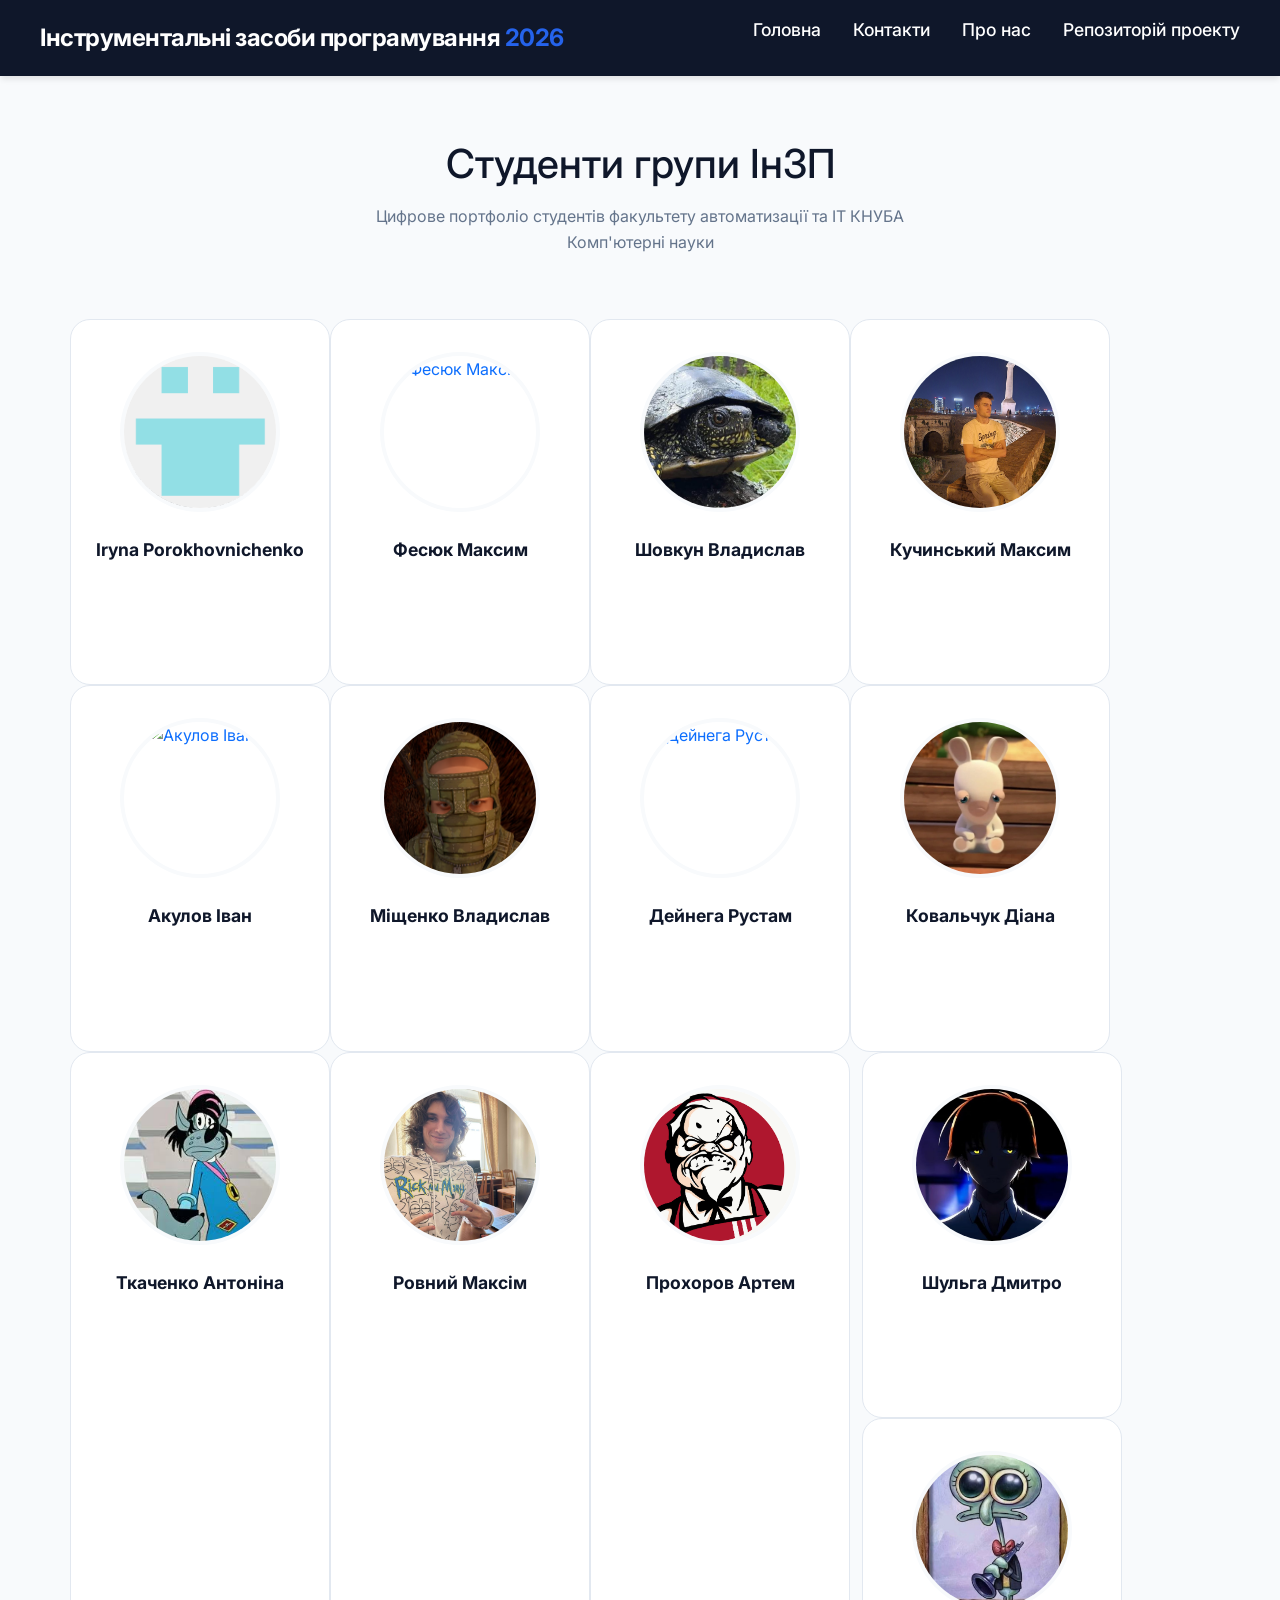
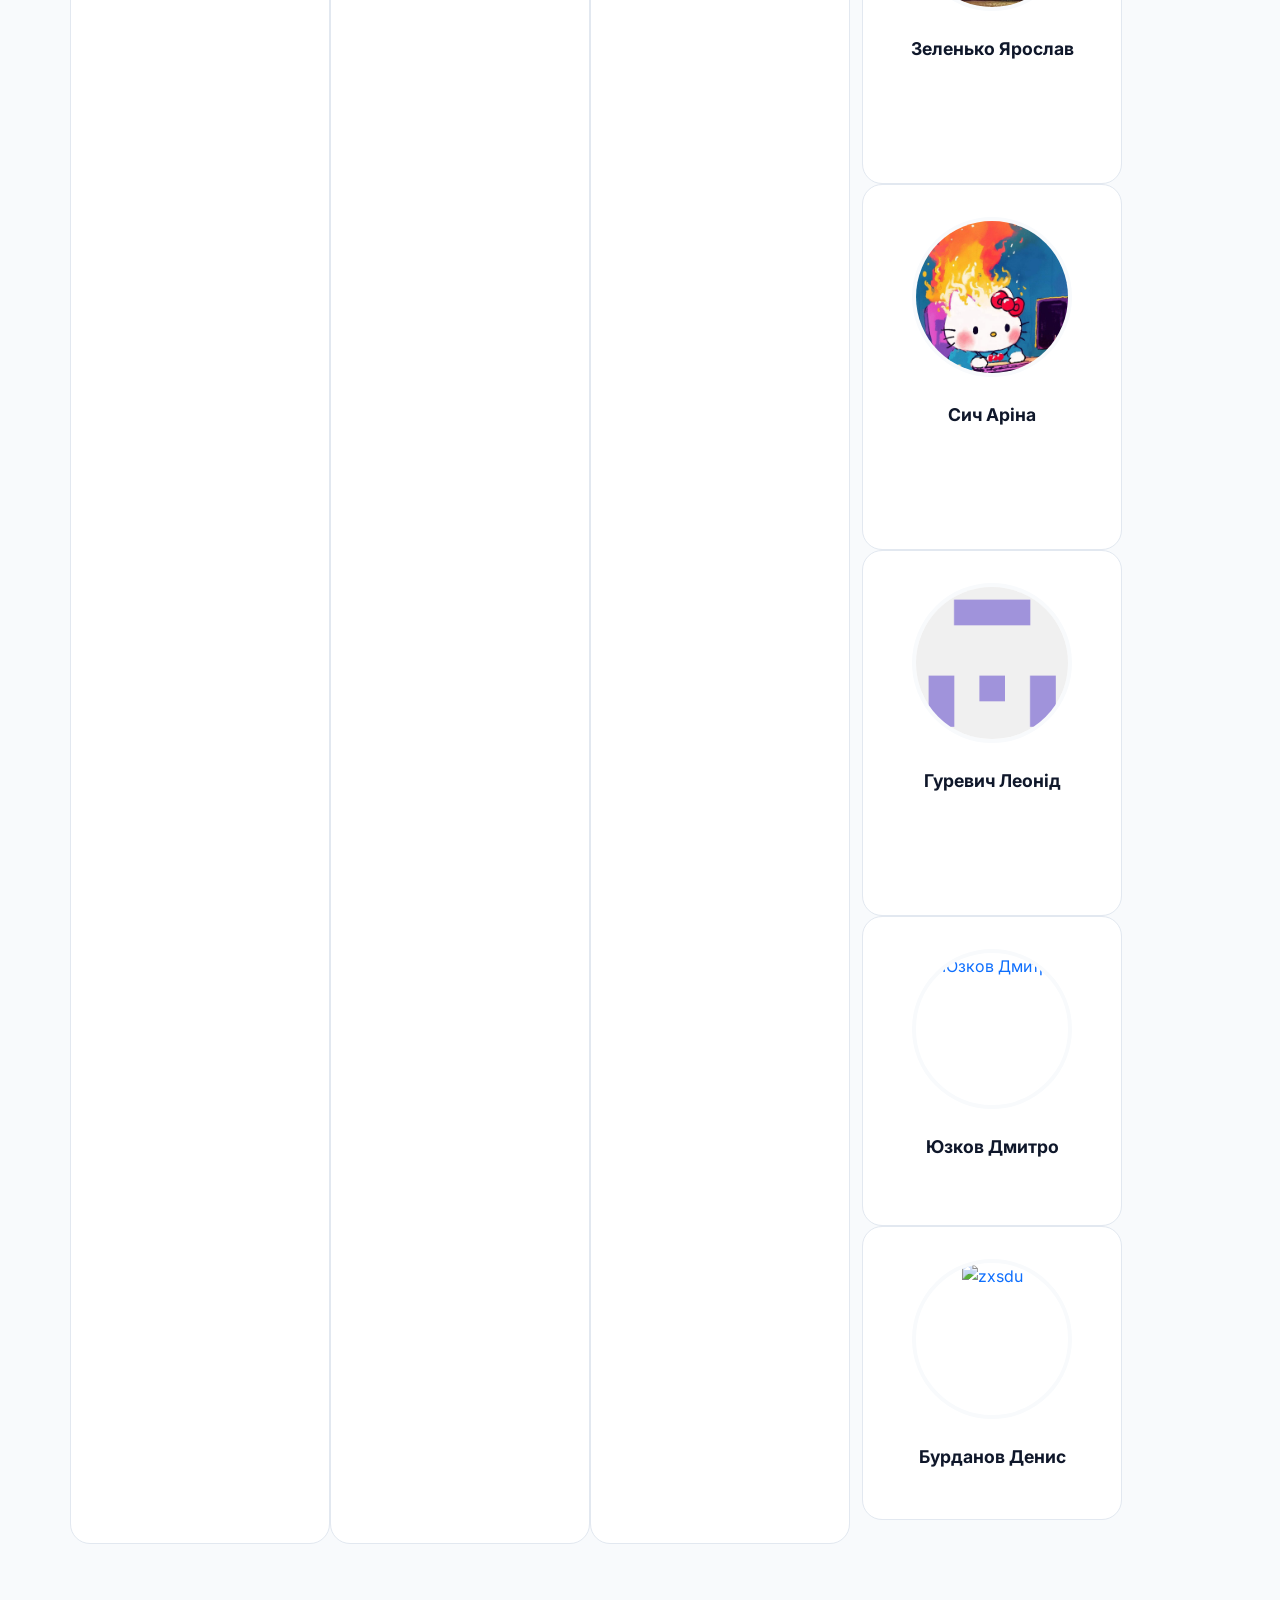
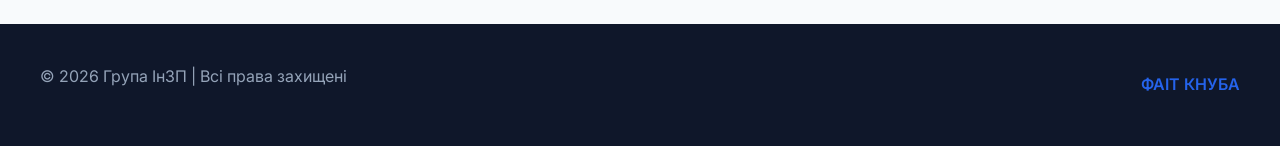
==== index.html @ d1f0b0eb "Merge branch 'main' into feature/instr-4-hurevych" ====
<!DOCTYPE html>
<html lang="uk">
<head><link href="https://cdn.jsdelivr.net/npm/bootstrap@5.3.0/dist/css/bootstrap.min.css" rel="stylesheet">
    <meta charset="UTF-8">
    <meta name="viewport" content="width=device-width, initial-scale=1.0">
    <title>Портфоліо 2026 ІнЗП</title>
    <!-- Підключення CSS стилів -->
    <link rel="stylesheet" href="css/styles.css">
    <!-- Підключення шрифту Google Fonts -->
    <link href="https://fonts.googleapis.com/css2?family=Inter:wght@400;600;700&display=swap" rel="stylesheet">
        <script>
        async function loadGitHubInfo(username) {
            const response = await fetch(`https://api.github.com/users/${username}`);
            const data = await response.json();

            document.getElementById(`${username}-bio`).innerText = data.bio || 'Не додана біографія';
            document.getElementById(`${username}-repos`).innerText = data.public_repos === 1 ? '1 репозиторій' : data.public_repos + ' репозиторіїв';
            document.getElementById(`${username}-followers`).innerText = data.followers + ' підписників';
        } 

        loadGitHubInfo('PorokhovnichenkoIryna');
        loadGitHubInfo('rovnyjmaks-prog');
        loadGitHubInfo('dez1533');
        loadGitHubInfo('Rorty291');
        loadGitHubInfo('Sudar-Vlad');
        loadGitHubInfo('MaksymKuczynski');
        loadGitHubInfo('van6677');
        loadGitHubInfo('Leewavee');
		loadGithubInfo('yarikk');
        loadGitHubInfo('Bulbazavrb');
        loadGitHubInfo('Leonid-Hurevych');
		    loadGitHubInfo('Arteti1');
		    loadGitHubInfo('kovalchuk-d');
      	loadGitHubInfo('DimaUzik');
			  loadGitHubInfo('ArinaSych');

        </script>
</head>
<body>

     <!-- Верхня навігаційна панель -->
    <nav class="topbar">
        <div class="nav-content">
              <!-- Логотип / назва -->
            <div class="logo">Інструментальні засоби програмування <span>2026</span></div>
            <!-- Меню навігації -->
            <ul>
                <li><a href="index.html">Головна</a></li>
                <li><a href="contacts.html">Контакти</a></li>
                <li><a href="aboutus.html">Про нас</a></li>
                <li><a href="https://github.com/PorokhovnichenkoIryna/kn-2026">Репозиторій проекту</a></li>
            </ul>
        </div>
    </nav>

    <!-- Основний контент -->
    <main class="portfolio-container">
         <!-- Заголовок сторінки -->
        <section class="hero">
            <h1>Студенти групи ІнЗП</h1>
            <p>Цифрове портфоліо студентів факультету автоматизації та ІТ КНУБА
Комп'ютерні науки</p>
        </section>
        
        <!-- Сітка студентів -->
        <div class="container">
    <div class="row">
            <div class="student">
                <a href="https://github.com/PorokhovnichenkoIryna">
                   <div class="img-container">
                      <img src="avatars/photo5.png" alt="Ірина Пороховніченко">
                   </div>
                    <p>Iryna Porokhovnichenko</p>
                </a>
                <p id="PorokhovnichenkoIryna-bio"></p>
                <p id="PorokhovnichenkoIryna-repos"></p>
                <p id="PorokhovnichenkoIryna-followers"></p>
            </div>

            <div class="student">
                <a href="https://arteti1.github.io/my-portfolio/">
                    <div class="img-container">
                        <img src="avatars/ava.jpg" alt="Фесюк Максим">
                    </div>
                    <p>Фесюк Максим</p>
                </a>
				<p id="Arteti1-bio"></p>
   				<p id="Arteti1-repos"></p>
    			<p id="Arteti1-followers"></p>
            </div>

            <div class="student">
                <a href="https://rorty291.github.io/Portfolio/">
                    <div class="img-container">
                        <img src="avatars/rirty.jpeg" alt="Шовкун Владислав">
                    </div>
                    <p>Шовкун Владислав</p>
                </a>
                <p id="Rorty291-bio"></p>
                <p id="Rorty291-repos"></p>
                <p id="Rorty291-followers"></p>
            </div>

            <div class="student">
                <a href="https://github.com/MaksymKuczynski">
                    <div class="img-container">
                        <img src="avatars/avatar1.jpg" alt="Кучинський Максим">
                    </div>
                    <p>Кучинський Максим</p>
                </a>
                <p id="MaksymKuczynski-bio"></p>
                <p id="MaksymKuczynski-repos"></p>
                <p id="MaksymKuczynski-followers"></p>
            </div>

            <div class="student">
                <a href="https://van6677.github.io/portfolio/">
                    <div class="img-container">
                        <img src="photo/megafoto.jfif" alt="Акулов Іван">
                    </div>
                    <p>Акулов Іван</p>
                </a>
                <p id="van6677-bio"></p>
                <p id="van6677-repos"></p>
                <p id="van6677-followers"></p>
            </div>

            <div class="student">
                <a href="https://sudar-vlad.github.io/portfolio/">
                    <div class="img-container">
                        <img src="avatars/avatar3.png" alt="Міщенко Владислав">
                    </div>
                    <p>Міщенко Владислав</p>
                </a>
                <p id="Sudar-Vlad-bio"></p>
                <p id="Sudar-Vlad-repos"></p>
                <p id="Sudar-Vlad-followers"></p>
            </div>

            <div class="student">
                <a href="https://leewavee.github.io/portfolio/">
                    <div class="img-container">
                        <img src="avatars/Leewavee.jng.jpg" alt="Дейнега Рустам">
                    </div>
                    <p>Дейнега Рустам</p>
                </a>
                <p id="Leewavee-bio"></p>
                <p id="Leewavee-repos"></p>
                <p id="Leewavee-followers"></p>
            </div>

            <div class="student">
                <a href="https://kovalchuk-d.github.io/portfolio/">
                    <div class="img-container">
                        <img src="avatars/avat.jpg" alt="Ковальчук Діана">
                    </div>
                    <p>Ковальчук Діана</p>
                </a>
	        <div class="github-stats">
       		 	<p id="kovalchuk-d-bio"></p>
       			<p id="kovalchuk-d-repos"></p>
       		 	<p id="kovalchuk-d-followers"></p>
   		</div>
	    </div>

            <div class="student">
                <a href="https://qwkkt.github.io/portfolio/">
                    <div class="img-container">
                        <img src="avatars/avata.jfif" alt="Ткаченко Антоніна">
                    </div>
                    <p>Ткаченко Антоніна</p>
                </a>
            </div>

            <div class="student">
                <a href="https://rovnyjmaks-prog.github.io/portfolio/">
                    <div class="img-container">
                        <img src="avatars/dimon.jpg" alt="Ровний Максим">
                    </div>
                    <p>Ровний Максім</p>
                </a>
                <p id="rovnyjmaks-prog-bio"></p>
                <p id="rovnyjmaks-prog-repos"></p>
                <p id="rovnyjmaks-prog-followers"></p>
            </div>

            <div class="student">
                <a href="https://dez1533.github.io/portfolio/">
                    <div class="img-container">
                        <img src="avatars/ava1.png" alt="Прохоров Артем">
                    </div>
                    <p>Прохоров Артем</p>
                </a> 
                <p id="dez1533-bio"></p>
                <p id="dez1533-repos"></p>
                <p id="dez1533-followers"></p>
            </div>
            <div class="col-12 col-12-sm-6 col-md4 col-lg-3 student-flex">
			<div class="student">
                <a href="https://bulbazavrb.github.io/portfolio/">
                    <div class="img-container">
                        <img src="avatars/shulga.jpg" alt="Шульга Дмитро">
                    </div>
                    <p>Шульга Дмитро</p>
                </a>            
                <p id="Bulbazavrb-bio"></p>
                <p id="Bulbazavrb-repos"></p>
                <p id="Bulbazavrb-followers"></p>
        </div> 
			 <div class="student">
                <a href="https://yarikk.github.io/portfolio/">
                    <div class="img-container">
                        <img src="avatars/avatar4.png" alt="Зеленько Ярослав">
                    </div>
                    <p>Зеленько Ярослав</p>
                </a>
                <p id="yarikk-bio"></p>
                <p id="yarikk-repos"></p>
                <p id="yarikk-followers"></p>
        </div>
        <div class="student">
                <a href="https://arinasych.github.io/portfolio/">
                    <div class="img-container">
                        <img src="avatars/avatar6.jpg" alt="Сич Аріна">
                    </div>
                    <p>Сич Аріна</p>
                </a> 
                <p id="ArinaSych-bio"></p>
                <p id="ArinaSych-repos"></p>
                <p id="ArinaSych-followers"></p>
        </div>
        <div class="student">
                <a href="https://leonid-hurevych.github.io/portfolio/">
                    <div class="img-container">
                        <img src="avatars/280932593.png" alt="Гуревич Леонід">
                    </div>
                    <p>Гуревич Леонід</p>
                </a> 
                <p id="Leonid-Hurevych-bio"></p>
                <p id="Leonid-Hurevych-repos"></p>
                <p id="Leonid-Hurevych-followers"></p>
		</div>
		<div class="student">
                <a href="https://dimauzik.github.io/portfolio/">
                    <div class="img-container">
                        <img src="avatars/photo_2026-02-13_01-12-58.png" alt="Юзков Дмитро">
                    </div>
                    <p>Юзков Дмитро</p>
  		<a>
                <p id="DimaUzik-bio"></p>
                <p id="DimaUzik-repos"></p>
                <p id="DimaUzik-followers"></p>
        </div>
	    <div class="student">
    		<a href="https://zxsdu.github.io/my-portfolio/">
		        <div class="img-container">
		            <img src="https://github.com/zxsdu.png" alt="zxsdu">
		        </div>
       			 <p>Бурданов Денис</p>
    		</a>
		</div>		
    <div class="col-md-3 col-sm-6 mb-4">
    </div>
		
</div>
    </main>

    <!-- Нижній колонтитул -->
    <footer>
        <div class="footer-content">
            <p>© 2026 Група ІнЗП | Всі права захищені</p>
            <a href="https://fait.knuba.edu.ua" target="_blank">ФАІТ КНУБА</a>
        </div>
    </footer>

</body>
</html>
---- css/styles.css ----
:root {
    --primary: #2563eb;
    --primary-hover: #1d4ed8;
    --dark: #0f172a;
    --bg-light: #f8fafc;
    --text-main: #1e293b;
    --text-muted: #64748b;
    --white: #ffffff;
}

* {
    box-sizing: border-box;
    margin: 0;
    padding: 0;
}

html, body {
    width: 100%;
    overflow-x: hidden;
}

body {
    min-height: 100vh;
    display: flex;
    flex-direction: column;
    font-family: 'Inter', sans-serif;
    background-color: var(--bg-light);
    color: var(--text-main);
    line-height: 1.6;
}

.topbar {
    background-color: var(--dark);
    color: var(--white);
    padding: 1rem 2rem;
    position: sticky;
    top: 0;
    z-index: 1000;
    box-shadow: 0 4px 6px -1px rgba(0, 0, 0, 0.1);
}

.nav-content {
    max-width: 1200px;
    margin: 0 auto;
    display: flex;
    justify-content: space-between;
    align-items: center;
}

.logo {
    font-size: 1.5rem;
    font-weight: 700;
    letter-spacing: -0.5px;
}

.logo span {
    color: var(--primary);
}

.topbar ul {
    list-style: none;
    display: flex;
    gap: 2rem;
}

.topbar ul li a {
    color: var(--white);
    text-decoration: none;
    font-weight: 500;
    font-size: 1.1rem;
    transition: color 0.3s;
}

.topbar ul li a:hover {
    color: var(--primary);
}

.hero {
    text-align: center;
    padding: 4rem 1rem;
}

.hero h1 {
    font-size: 2.5rem;
    color: var(--dark);
    margin-bottom: 1rem;
}

.hero p {
    color: var(--text-muted);
    max-width: 600px;
    margin: 0 auto;
}

.portfolio-container {
    flex: 1;
    width: 100%;
    max-width: 1200px;
    margin: 0 auto;
    padding-bottom: 5rem;
}

.students-grid {
    display: flex;
    flex-wrap: wrap;
    justify-content: center;
    align-items: stretch;
    gap: 2rem;
    padding: 0 1rem;
}

.student {
    background: var(--white);
    border-radius: 20px;
    padding: 2rem 1.5rem;
    width: 260px;
    text-align: center;
    border: 1px solid #e2e8f0;
    transition: all 0.4s cubic-bezier(0.175, 0.885, 0.32, 1.275);
    display: flex;
    flex-direction: column;
    justify-content: flex-start;
}

.student:hover {
    transform: translateY(-12px);
    box-shadow: 0 20px 25px -5px rgba(0, 0, 0, 0.1);
    border-color: var(--primary);
}

.img-container {
    width: 160px;
    height: 160px;
    margin: 0 auto 1.5rem;
    border-radius: 50%;
    overflow: hidden;
    border: 4px solid var(--bg-light);
    transition: border-color 0.3s;
}

.student:hover .img-container {
    border-color: var(--primary);
}

.student img {
    width: 100% !important;
    height: 100% !important;
    object-fit: cover;
}

.student p {
    font-weight: 700;
    font-size: 1.1rem;
    color: var(--dark);
    margin-top: 0.5rem;
}

.student a {
    text-decoration: none;
}

footer {
    background: var(--dark);
    color: #94a3b8;
    padding: 2.5rem 1rem;
    margin-top: auto;
}

.footer-content {
    max-width: 1200px;
    margin: 0 auto;
    display: flex;
    justify-content: space-between;
    align-items: center;
}

footer a {
    color: var(--primary);
    text-decoration: none;
    font-weight: 600;
}

footer a:hover {
    color: var(--white);
}

@media (max-width: 768px) {
    .nav-content {
        flex-direction: column;
        gap: 1rem;
    }
    .footer-content {
        flex-direction: column;
        gap: 1rem;
        text-align: center;
    }
}
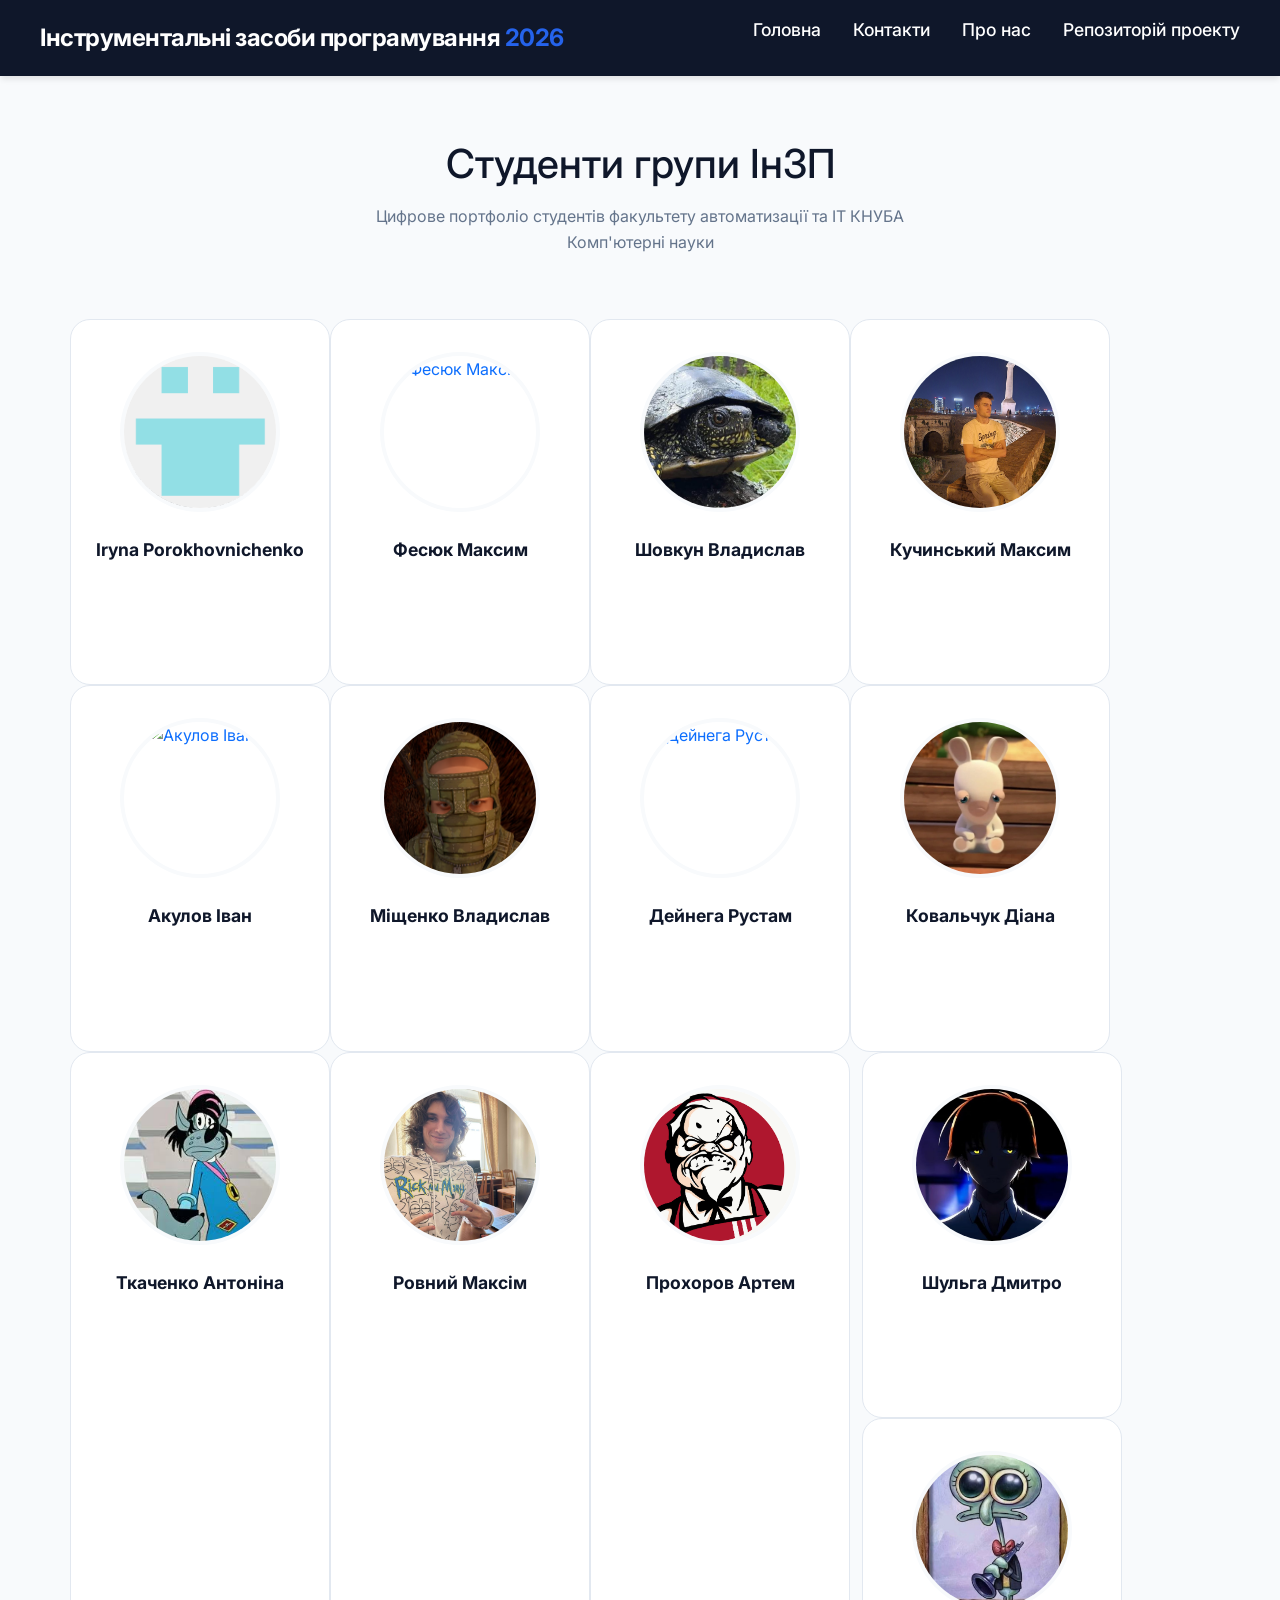
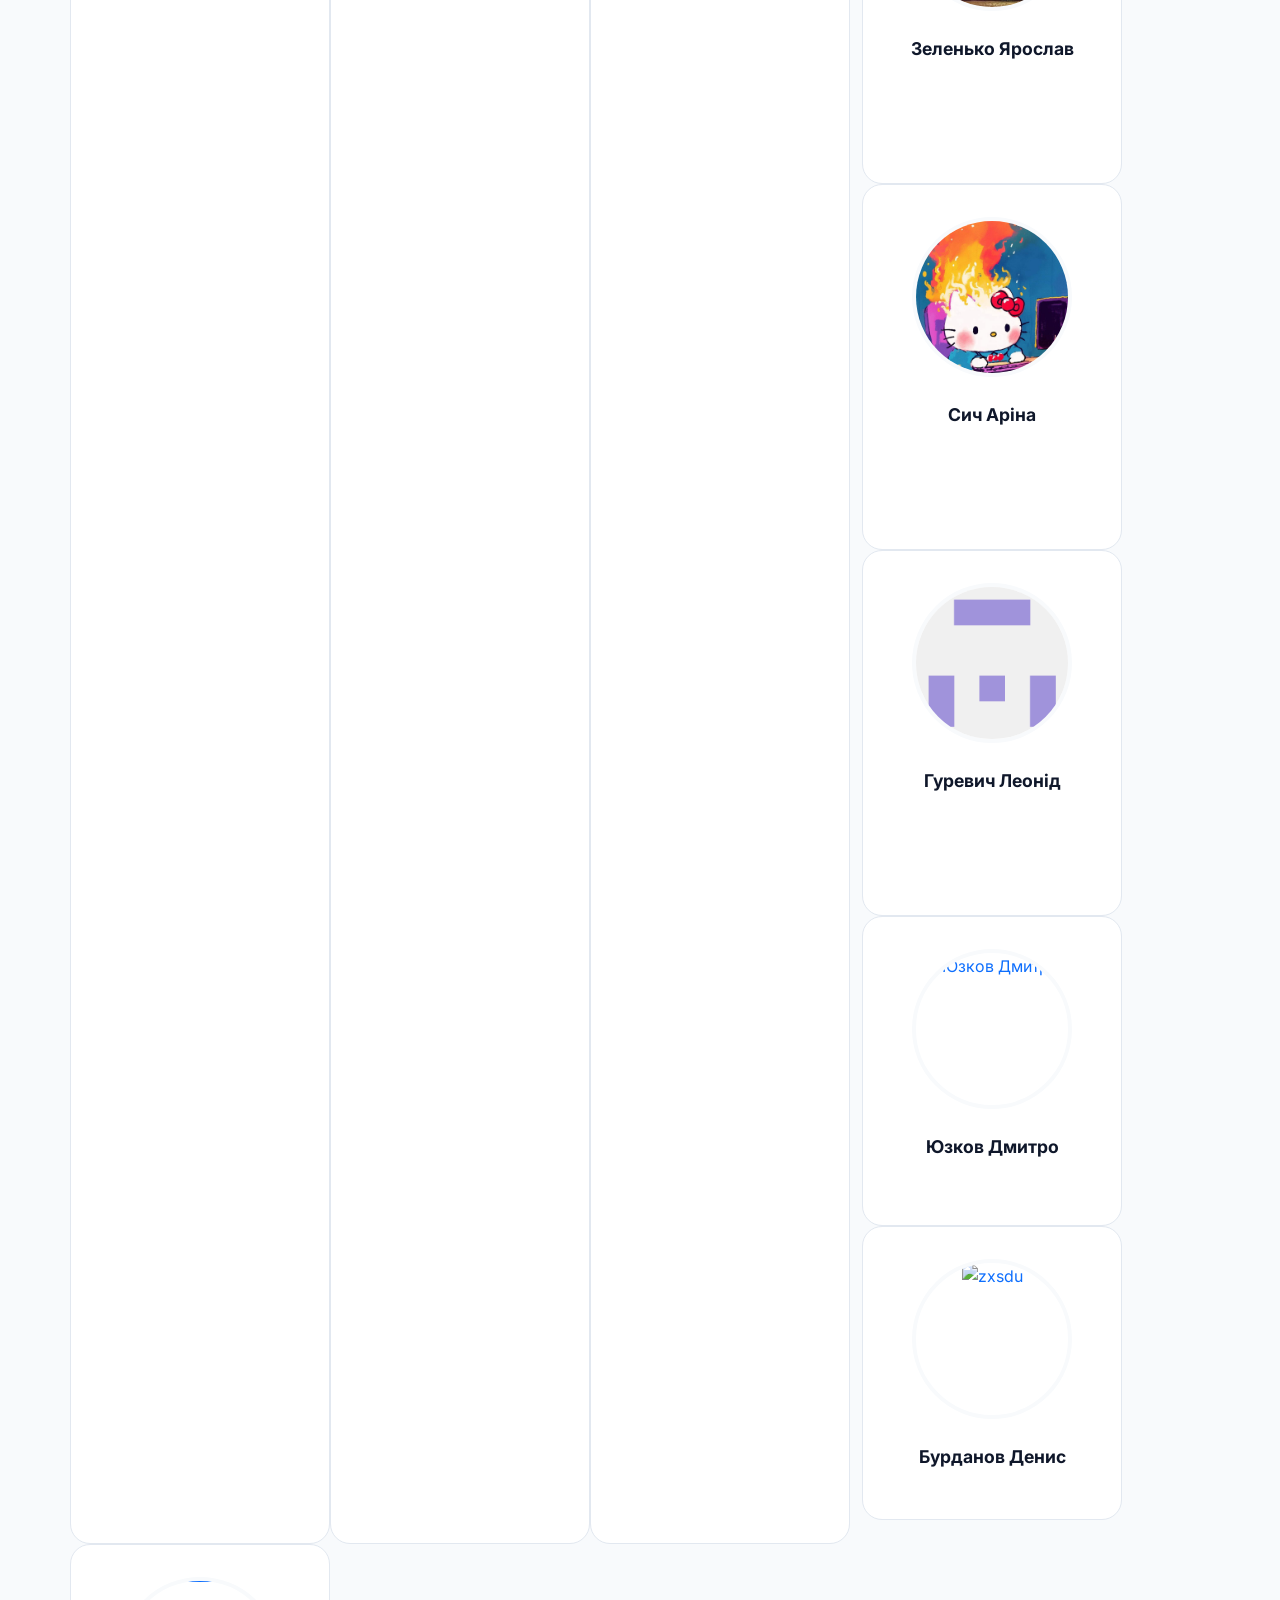
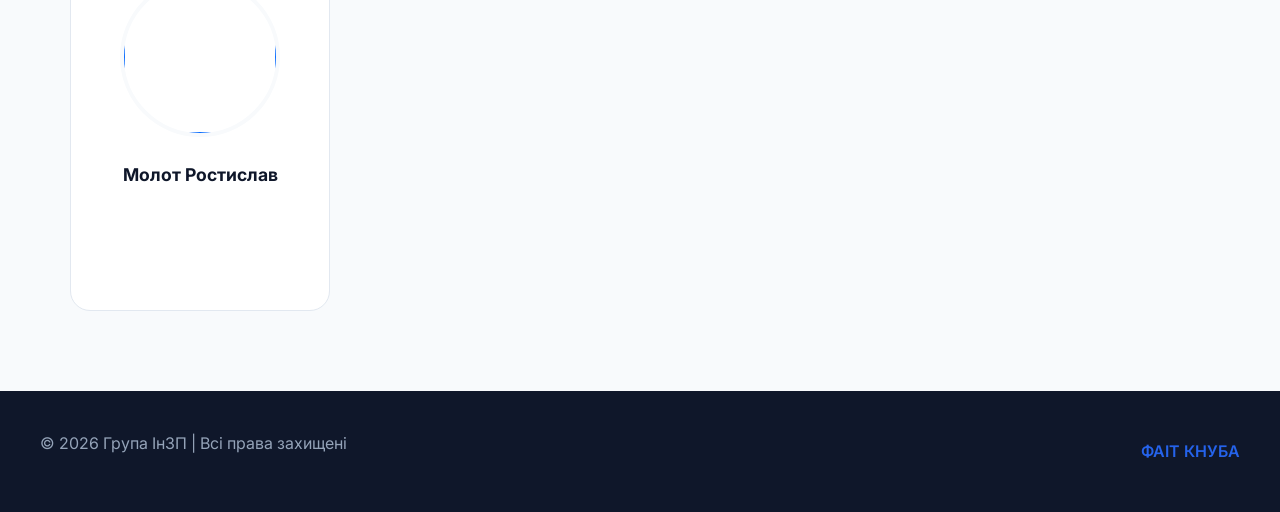
==== commit b9adf472: "Merge 0751b6bbbfc0e6c98cb15171e90c8f18156dc0bb into 4b877f1fb963e2d8796d363ae1bc3f8fa3349923" ====
--- a/index.html
+++ b/index.html
@@ -26,7 +26,7 @@
         loadGitHubInfo('MaksymKuczynski');
         loadGitHubInfo('van6677');
         loadGitHubInfo('Leewavee');
-		loadGithubInfo('yarikk');
+		loadGitHubInfo('yarikk');
         loadGitHubInfo('Bulbazavrb');
         loadGitHubInfo('Leonid-Hurevych');
 		    loadGitHubInfo('Arteti1');
@@ -263,7 +263,20 @@
     </div>
 		
 </div>
-    </main>
+   
+    <div class="student">
+                <a href="">
+                    <div class="img-container">
+                        <img src="" alt="">
+                    </div>
+                    <p>Молот Ростислав</p>
+                </a>
+                <p id="Rostik-bio"></p>
+                <p id="Rostik-repos"></p>
+                <p id="Rostik-followers"></p>
+    </div>
+
+</main>
 
     <!-- Нижній колонтитул -->
     <footer>
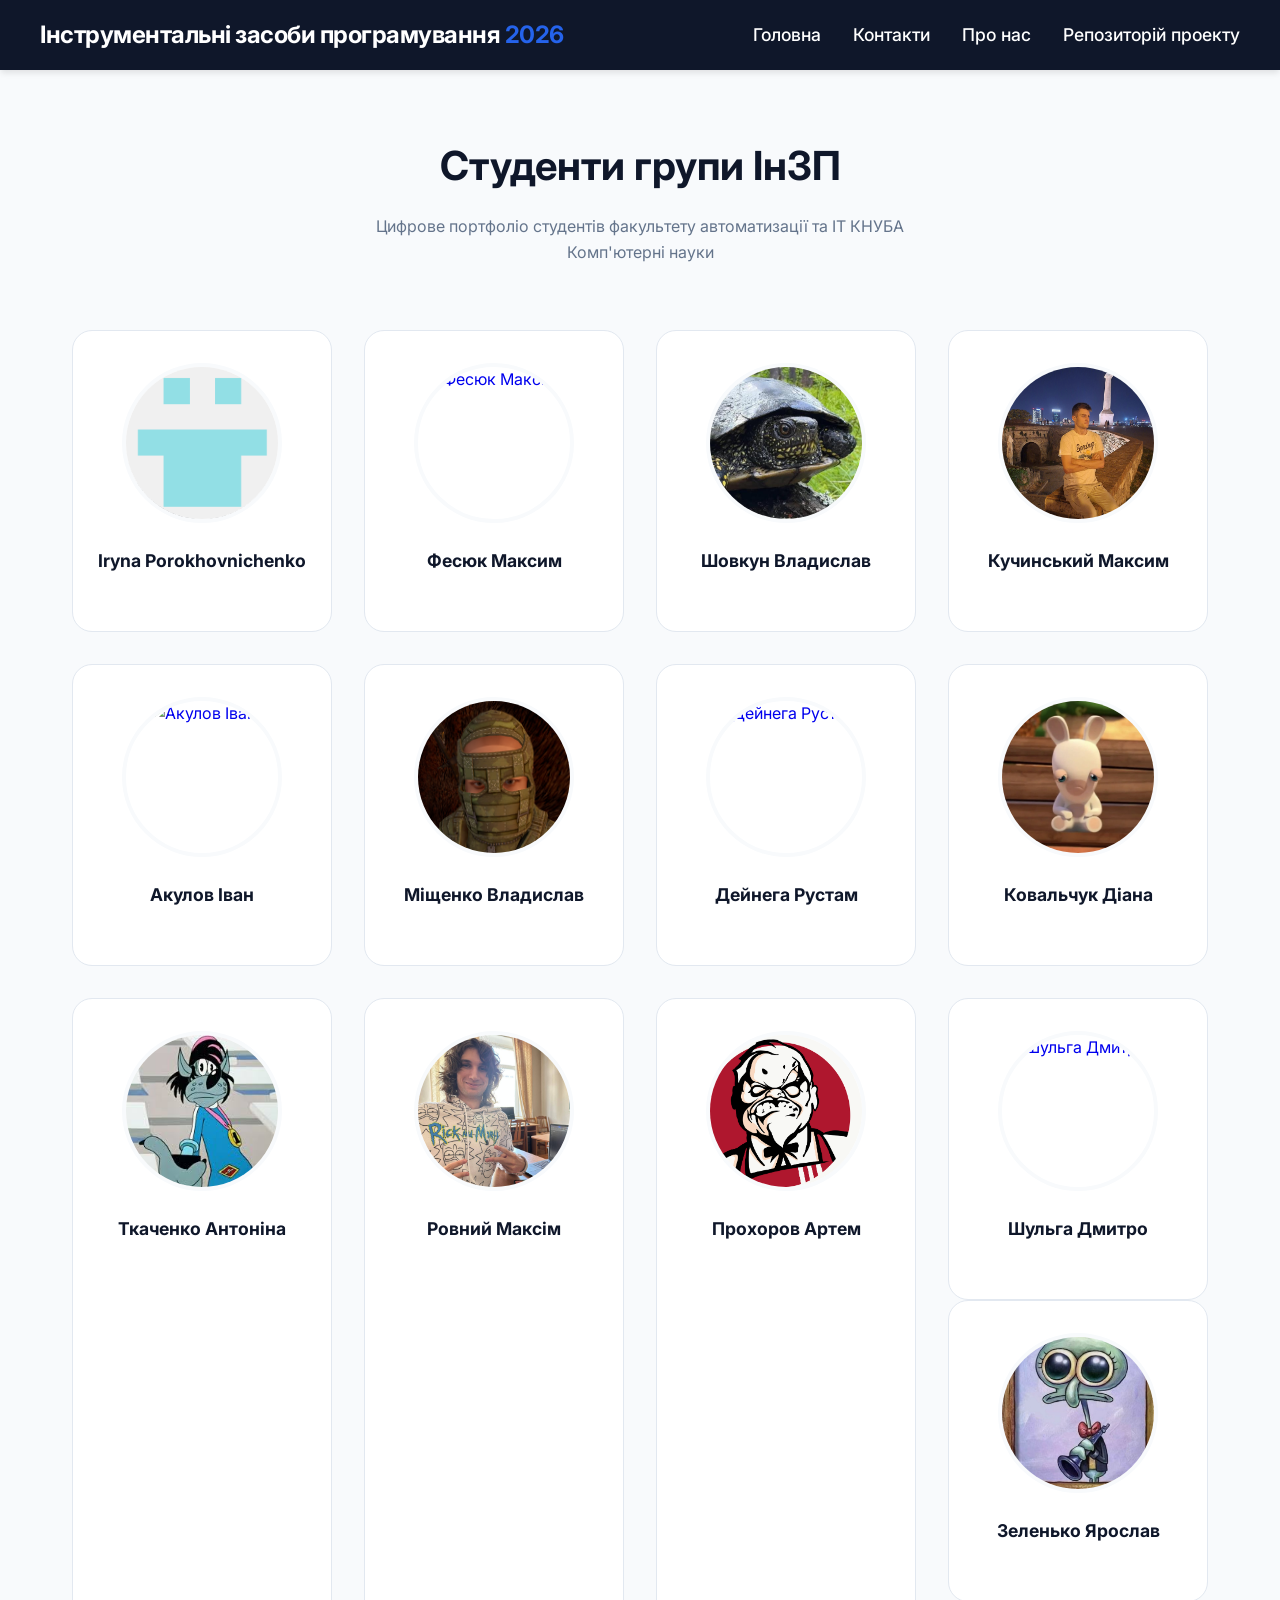
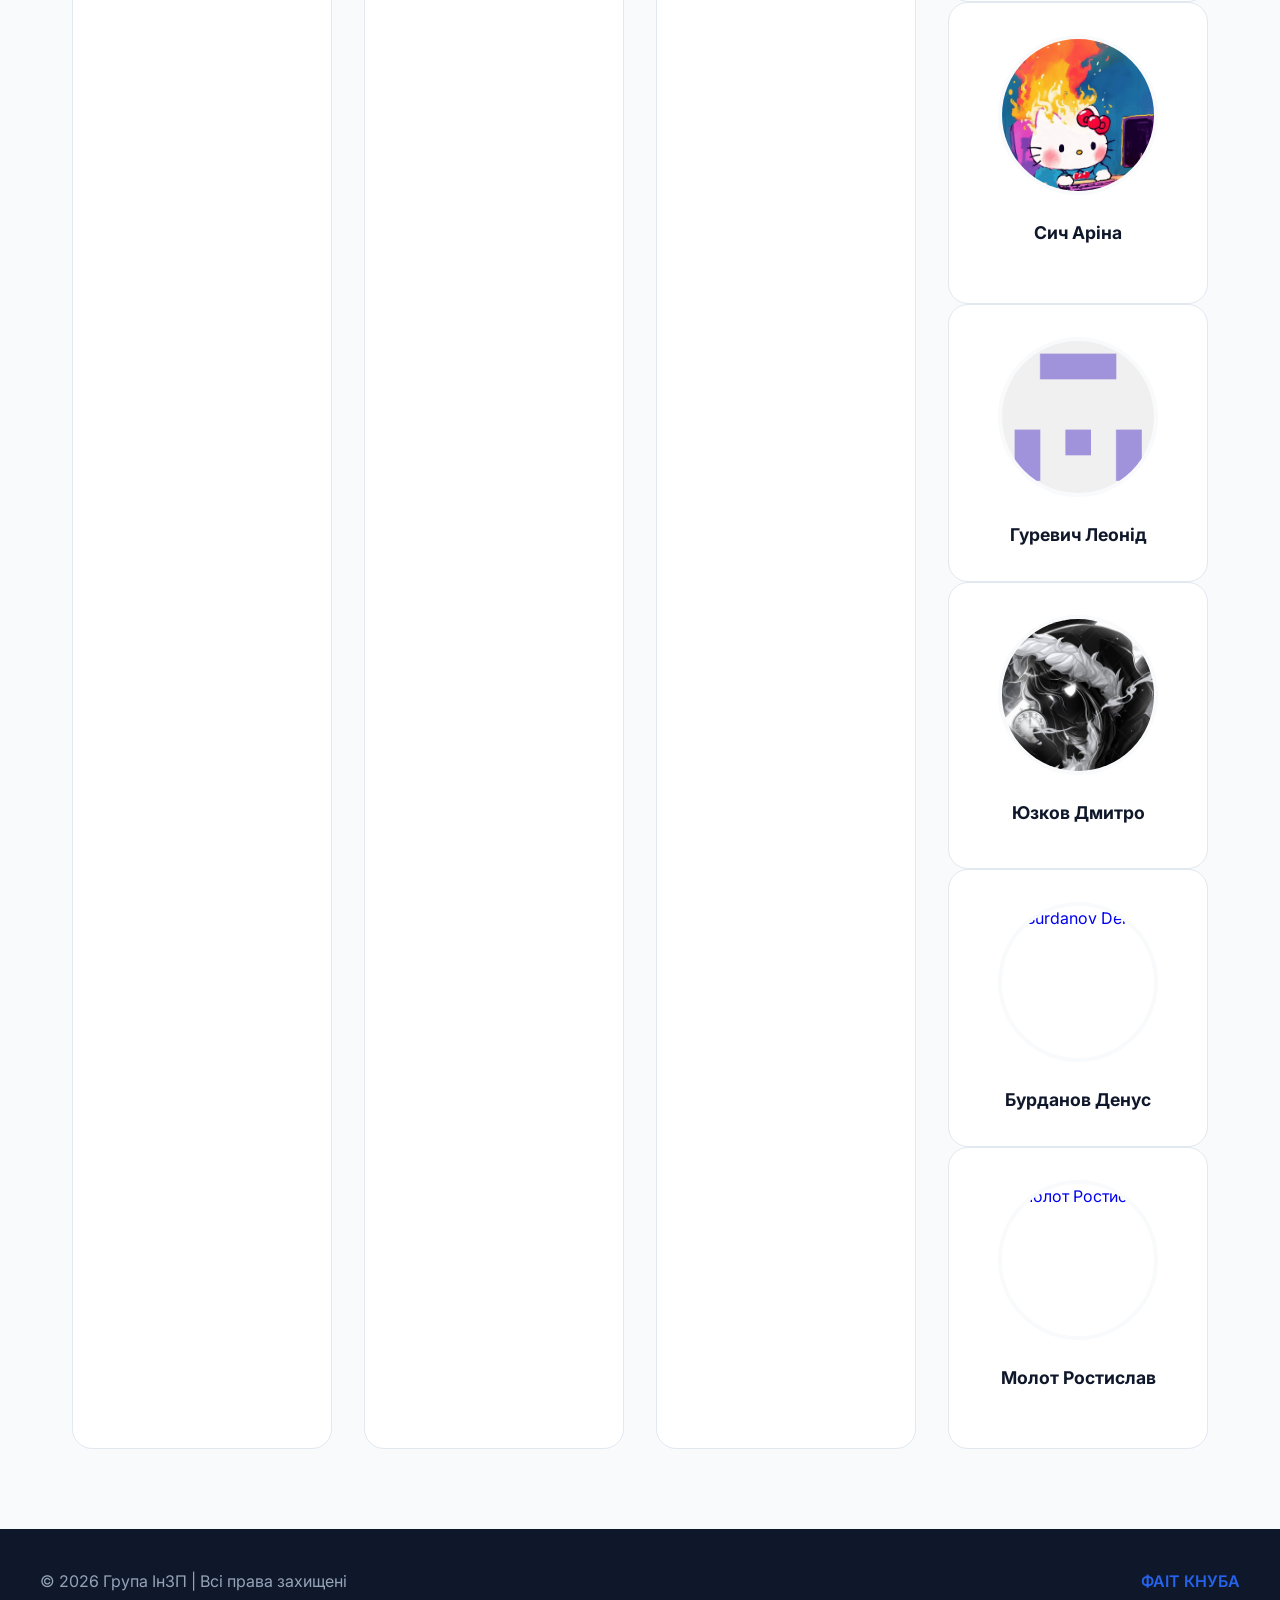
==== commit d1df0317: "Оновлення index.html" ====
--- a/index.html
+++ b/index.html
@@ -1,12 +1,10 @@
 <!DOCTYPE html>
 <html lang="uk">
-<head><link href="https://cdn.jsdelivr.net/npm/bootstrap@5.3.0/dist/css/bootstrap.min.css" rel="stylesheet">
+<head>
     <meta charset="UTF-8">
     <meta name="viewport" content="width=device-width, initial-scale=1.0">
     <title>Портфоліо 2026 ІнЗП</title>
-    <!-- Підключення CSS стилів -->
     <link rel="stylesheet" href="css/styles.css">
-    <!-- Підключення шрифту Google Fonts -->
     <link href="https://fonts.googleapis.com/css2?family=Inter:wght@400;600;700&display=swap" rel="stylesheet">
         <script>
         async function loadGitHubInfo(username) {
@@ -26,9 +24,8 @@
         loadGitHubInfo('MaksymKuczynski');
         loadGitHubInfo('van6677');
         loadGitHubInfo('Leewavee');
-		loadGitHubInfo('yarikk');
+		loadGithubInfo('yarikk');
         loadGitHubInfo('Bulbazavrb');
-        loadGitHubInfo('Leonid-Hurevych');
 		    loadGitHubInfo('Arteti1');
 		    loadGitHubInfo('kovalchuk-d');
       	loadGitHubInfo('DimaUzik');
@@ -38,12 +35,9 @@
 </head>
 <body>
 
-     <!-- Верхня навігаційна панель -->
     <nav class="topbar">
         <div class="nav-content">
-              <!-- Логотип / назва -->
             <div class="logo">Інструментальні засоби програмування <span>2026</span></div>
-            <!-- Меню навігації -->
             <ul>
                 <li><a href="index.html">Головна</a></li>
                 <li><a href="contacts.html">Контакти</a></li>
@@ -53,18 +47,14 @@
         </div>
     </nav>
 
-    <!-- Основний контент -->
     <main class="portfolio-container">
-         <!-- Заголовок сторінки -->
         <section class="hero">
             <h1>Студенти групи ІнЗП</h1>
             <p>Цифрове портфоліо студентів факультету автоматизації та ІТ КНУБА
 Комп'ютерні науки</p>
         </section>
         
-        <!-- Сітка студентів -->
-        <div class="container">
-    <div class="row">
+        <div class="students-grid">
             <div class="student">
                 <a href="https://github.com/PorokhovnichenkoIryna">
                    <div class="img-container">
@@ -199,7 +189,7 @@
 			<div class="student">
                 <a href="https://bulbazavrb.github.io/portfolio/">
                     <div class="img-container">
-                        <img src="avatars/shulga.jpg" alt="Шульга Дмитро">
+                        <img src="avatars/shulga.png" alt="Шульга Дмитро">
                     </div>
                     <p>Шульга Дмитро</p>
                 </a>            
@@ -236,14 +226,11 @@
                     </div>
                     <p>Гуревич Леонід</p>
                 </a> 
-                <p id="Leonid-Hurevych-bio"></p>
-                <p id="Leonid-Hurevych-repos"></p>
-                <p id="Leonid-Hurevych-followers"></p>
 		</div>
 		<div class="student">
                 <a href="https://dimauzik.github.io/portfolio/">
                     <div class="img-container">
-                        <img src="avatars/photo_2026-02-13_01-12-58.png" alt="Юзков Дмитро">
+                        <img src="avatars/photo_2026-02-13_01-12-58.jpg" alt="Юзков Дмитро">
                     </div>
                     <p>Юзков Дмитро</p>
   		<a>
@@ -251,34 +238,27 @@
                 <p id="DimaUzik-repos"></p>
                 <p id="DimaUzik-followers"></p>
         </div>
-	    <div class="student">
-    		<a href="https://zxsdu.github.io/my-portfolio/">
-		        <div class="img-container">
-		            <img src="https://github.com/zxsdu.png" alt="zxsdu">
-		        </div>
-       			 <p>Бурданов Денис</p>
-    		</a>
-		</div>		
-    <div class="col-md-3 col-sm-6 mb-4">
-    </div>
-		
+        <div class="student">
+    <a href="https://github.com/zxsdu">
+        <div class="img-container">
+            <img src="https://github.com/zxsdu.png" alt="Burdanov Denus">
+        </div>
+        <p>Бурданов Денус</p>
+    </a>
 </div>
-   
-    <div class="student">
-                <a href="">
-                    <div class="img-container">
-                        <img src="" alt="">
-                    </div>
-                    <p>Молот Ростислав</p>
-                </a>
-                <p id="Rostik-bio"></p>
-                <p id="Rostik-repos"></p>
-                <p id="Rostik-followers"></p>
-    </div>
-
-</main>
-
-    <!-- Нижній колонтитул -->
+			<div class="student">
+    <a href="https://github.com/Rostik08/Molot-Rostik#">
+        <div class="img-container">
+            <img src="" alt="Молот Ростислав">
+        </div>
+        <p>Молот Ростислав</p>
+    </a>
+    <p id="Rostik-bio"></p>
+    <p id="Rostik-repos"></p>
+    <p id="Rostik-followers"></p>
+</div>
+    </main>
+
     <footer>
         <div class="footer-content">
             <p>© 2026 Група ІнЗП | Всі права захищені</p>
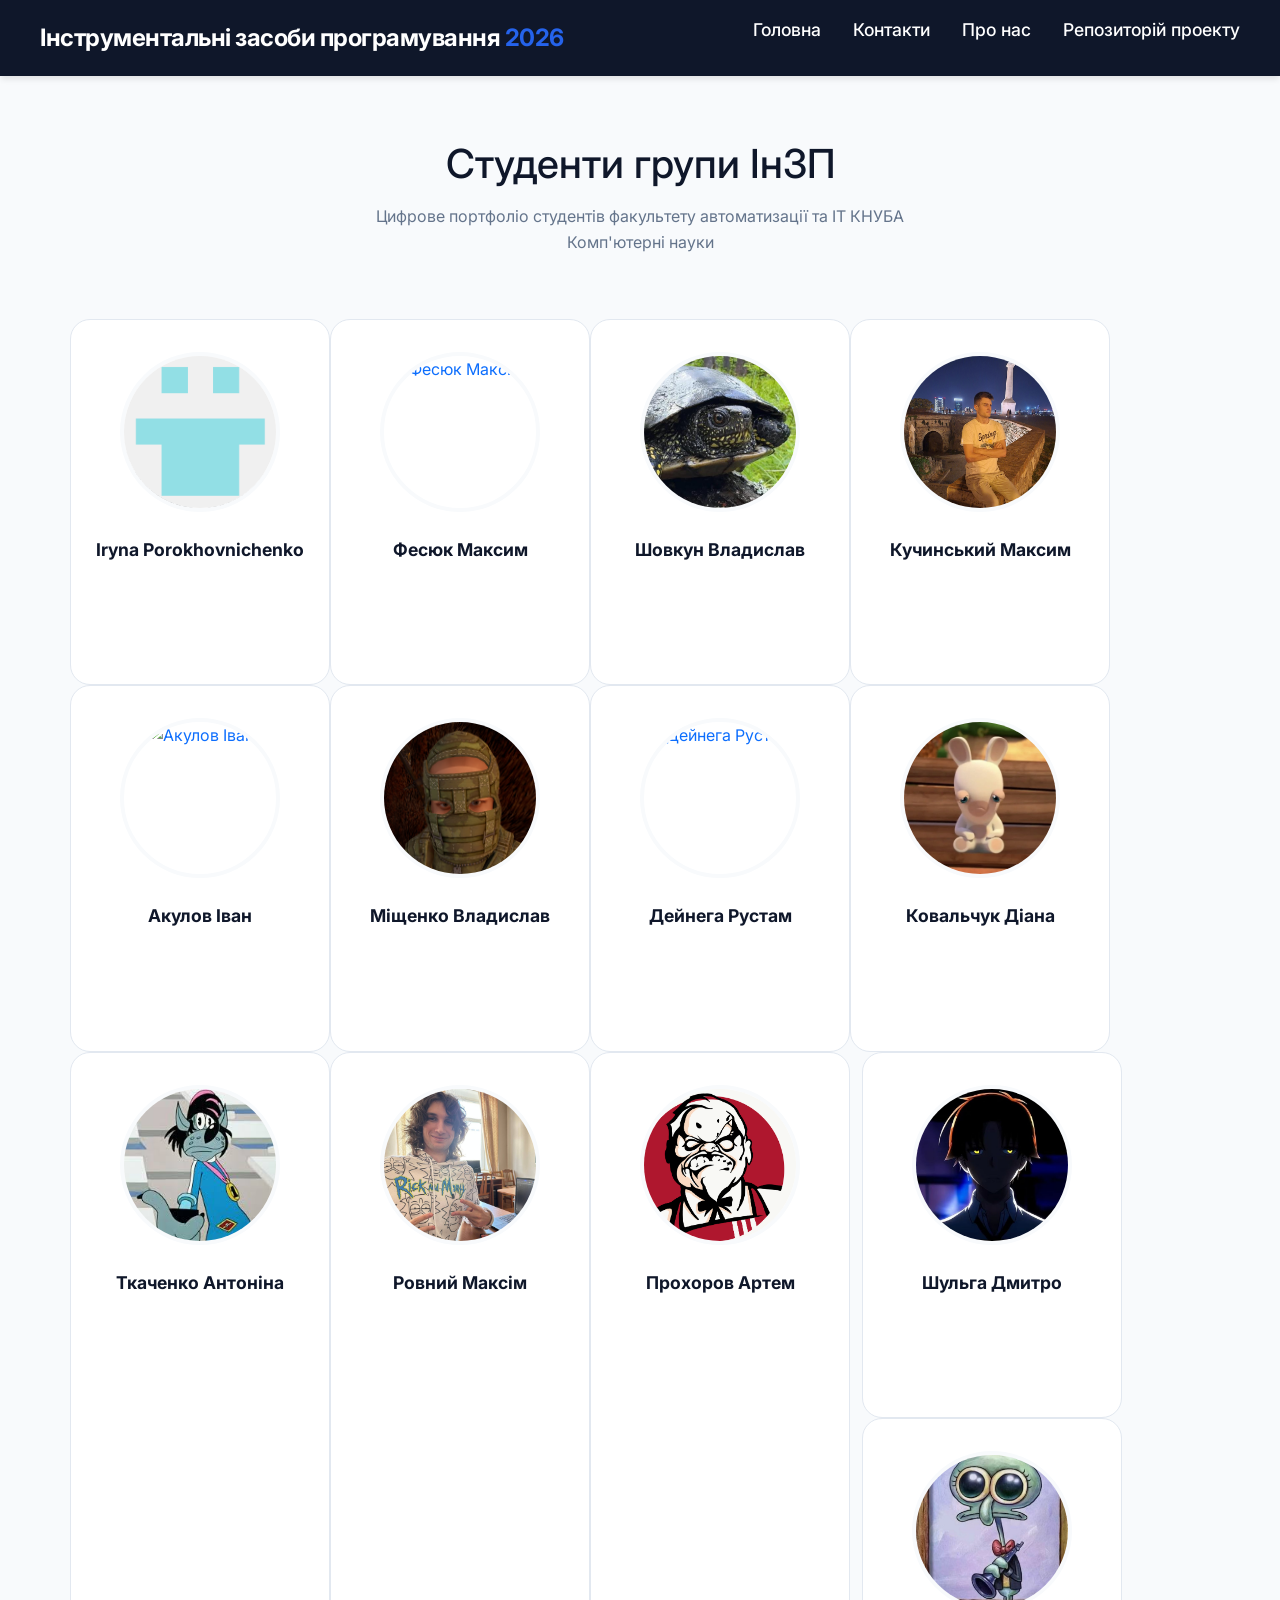
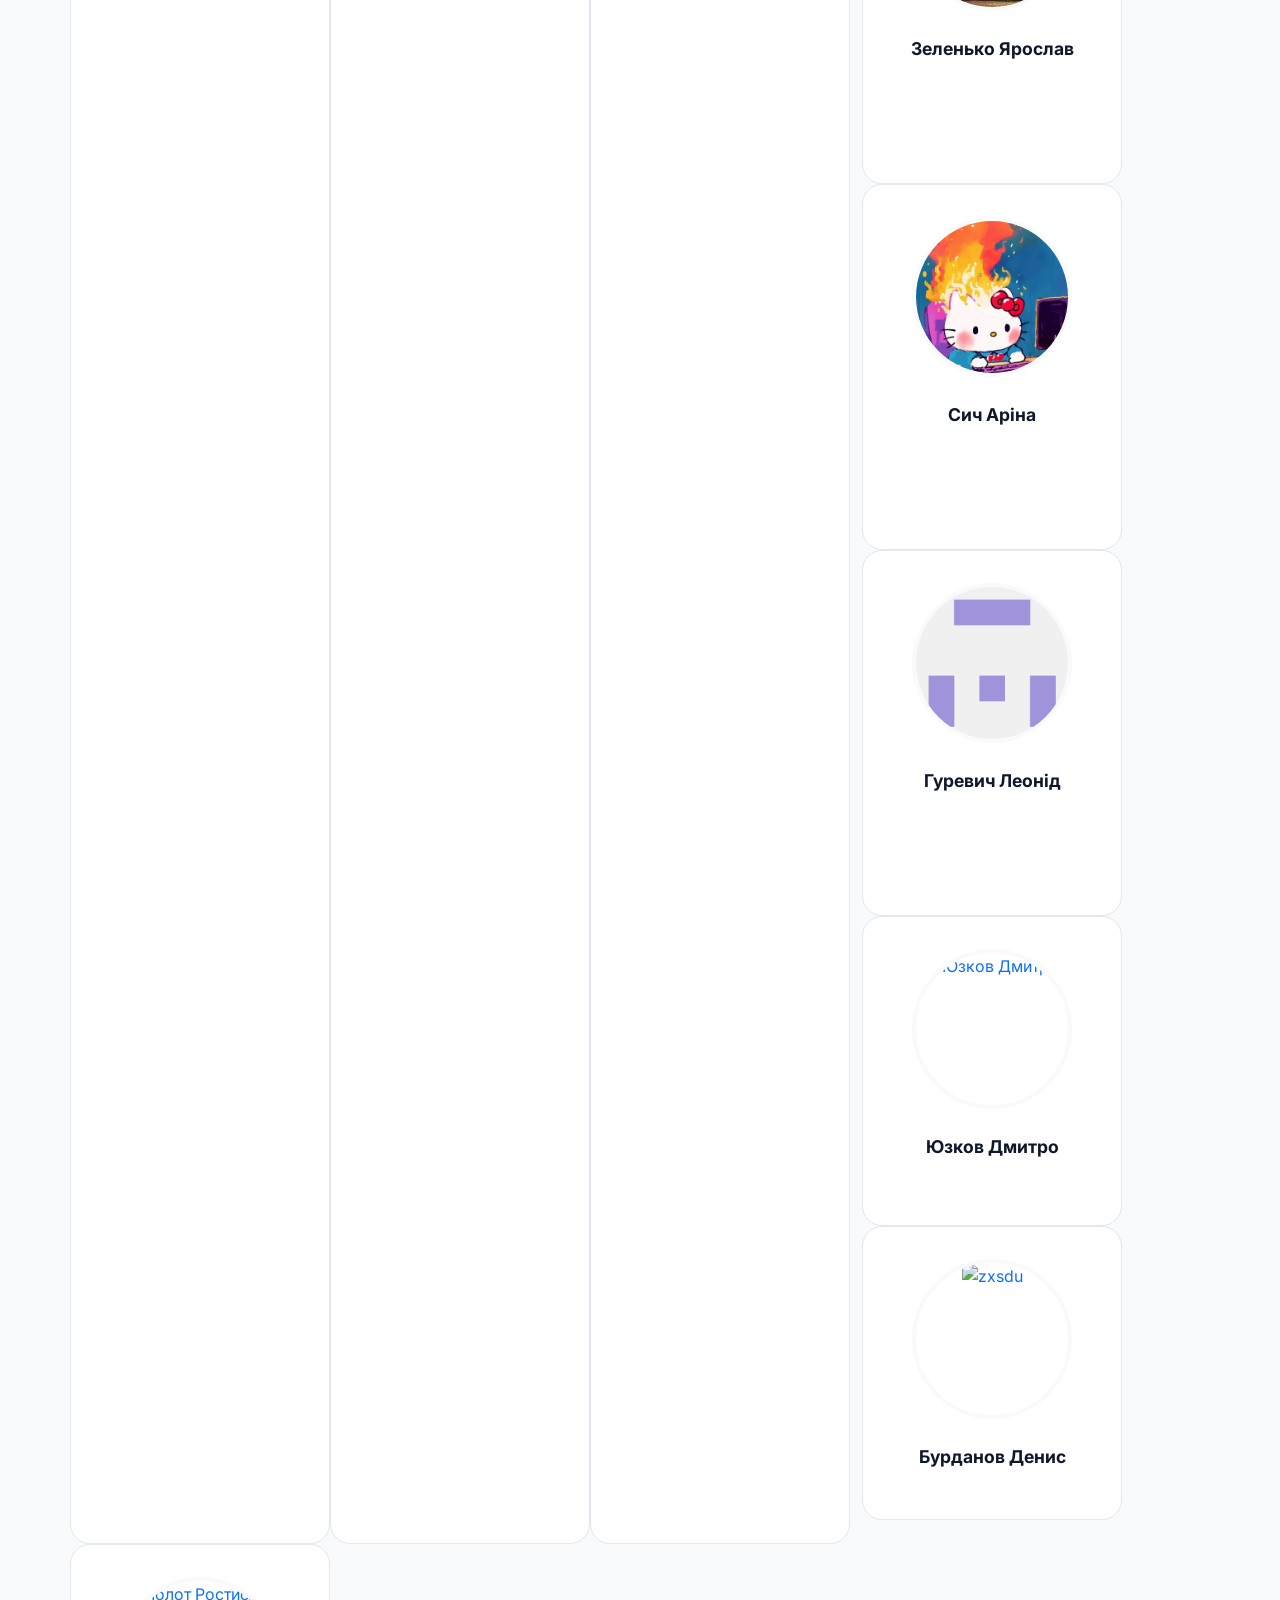
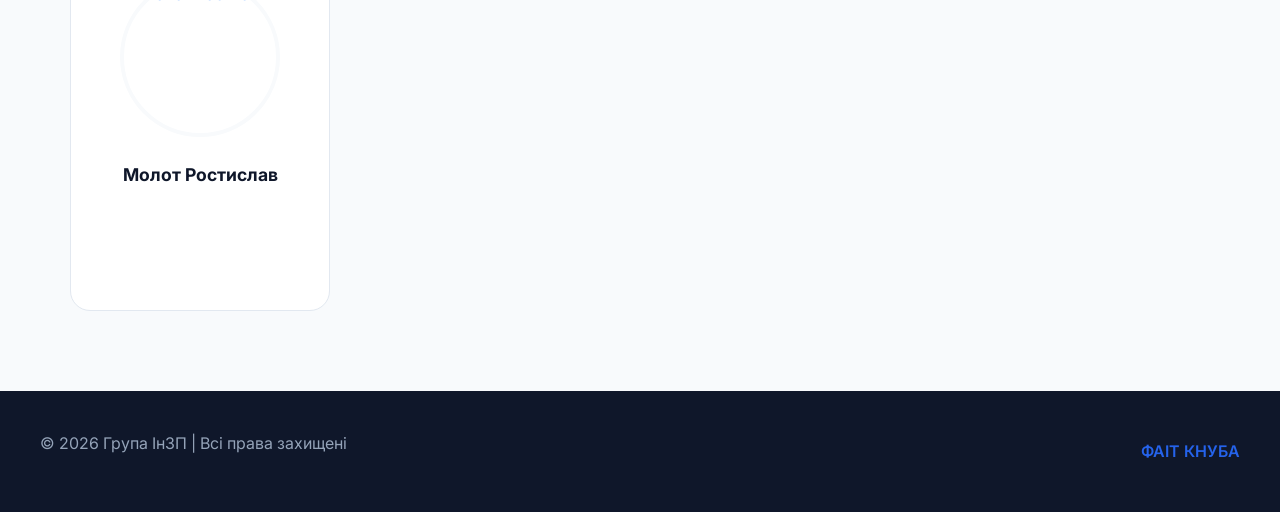
==== commit 0ef22038: "Merge a6598696280487990e642efb8b60709e30b755e2 into 4b877f1fb963e2d8796d363ae1bc3f8fa3349923" ====
--- a/index.html
+++ b/index.html
@@ -1,10 +1,12 @@
 <!DOCTYPE html>
 <html lang="uk">
-<head>
+<head><link href="https://cdn.jsdelivr.net/npm/bootstrap@5.3.0/dist/css/bootstrap.min.css" rel="stylesheet">
     <meta charset="UTF-8">
     <meta name="viewport" content="width=device-width, initial-scale=1.0">
     <title>Портфоліо 2026 ІнЗП</title>
+    <!-- Підключення CSS стилів -->
     <link rel="stylesheet" href="css/styles.css">
+    <!-- Підключення шрифту Google Fonts -->
     <link href="https://fonts.googleapis.com/css2?family=Inter:wght@400;600;700&display=swap" rel="stylesheet">
         <script>
         async function loadGitHubInfo(username) {
@@ -24,20 +26,25 @@
         loadGitHubInfo('MaksymKuczynski');
         loadGitHubInfo('van6677');
         loadGitHubInfo('Leewavee');
-		loadGithubInfo('yarikk');
+		loadGitHubInfo('yarikk');
         loadGitHubInfo('Bulbazavrb');
+        loadGitHubInfo('Leonid-Hurevych');
 		    loadGitHubInfo('Arteti1');
 		    loadGitHubInfo('kovalchuk-d');
       	loadGitHubInfo('DimaUzik');
 			  loadGitHubInfo('ArinaSych');
+			loadGitHubInfo('Molot.Rostik');
 
         </script>
 </head>
 <body>
 
+     <!-- Верхня навігаційна панель -->
     <nav class="topbar">
         <div class="nav-content">
+              <!-- Логотип / назва -->
             <div class="logo">Інструментальні засоби програмування <span>2026</span></div>
+            <!-- Меню навігації -->
             <ul>
                 <li><a href="index.html">Головна</a></li>
                 <li><a href="contacts.html">Контакти</a></li>
@@ -47,14 +54,18 @@
         </div>
     </nav>
 
+    <!-- Основний контент -->
     <main class="portfolio-container">
+         <!-- Заголовок сторінки -->
         <section class="hero">
             <h1>Студенти групи ІнЗП</h1>
             <p>Цифрове портфоліо студентів факультету автоматизації та ІТ КНУБА
 Комп'ютерні науки</p>
         </section>
         
-        <div class="students-grid">
+        <!-- Сітка студентів -->
+        <div class="container">
+    <div class="row">
             <div class="student">
                 <a href="https://github.com/PorokhovnichenkoIryna">
                    <div class="img-container">
@@ -189,7 +200,7 @@
 			<div class="student">
                 <a href="https://bulbazavrb.github.io/portfolio/">
                     <div class="img-container">
-                        <img src="avatars/shulga.png" alt="Шульга Дмитро">
+                        <img src="avatars/shulga.jpg" alt="Шульга Дмитро">
                     </div>
                     <p>Шульга Дмитро</p>
                 </a>            
@@ -226,11 +237,14 @@
                     </div>
                     <p>Гуревич Леонід</p>
                 </a> 
+                <p id="Leonid-Hurevych-bio"></p>
+                <p id="Leonid-Hurevych-repos"></p>
+                <p id="Leonid-Hurevych-followers"></p>
 		</div>
 		<div class="student">
                 <a href="https://dimauzik.github.io/portfolio/">
                     <div class="img-container">
-                        <img src="avatars/photo_2026-02-13_01-12-58.jpg" alt="Юзков Дмитро">
+                        <img src="avatars/photo_2026-02-13_01-12-58.png" alt="Юзков Дмитро">
                     </div>
                     <p>Юзков Дмитро</p>
   		<a>
@@ -238,13 +252,17 @@
                 <p id="DimaUzik-repos"></p>
                 <p id="DimaUzik-followers"></p>
         </div>
-        <div class="student">
-    <a href="https://github.com/zxsdu">
-        <div class="img-container">
-            <img src="https://github.com/zxsdu.png" alt="Burdanov Denus">
-        </div>
-        <p>Бурданов Денус</p>
-    </a>
+	    <div class="student">
+    		<a href="https://zxsdu.github.io/my-portfolio/">
+		        <div class="img-container">
+		            <img src="https://github.com/zxsdu.png" alt="zxsdu">
+		        </div>
+       			 <p>Бурданов Денис</p>
+    		</a>
+		</div>		
+    <div class="col-md-3 col-sm-6 mb-4">
+    </div>
+		
 </div>
 			<div class="student">
     <a href="https://github.com/Rostik08/Molot-Rostik#">
@@ -259,6 +277,7 @@
 </div>
     </main>
 
+    <!-- Нижній колонтитул -->
     <footer>
         <div class="footer-content">
             <p>© 2026 Група ІнЗП | Всі права захищені</p>
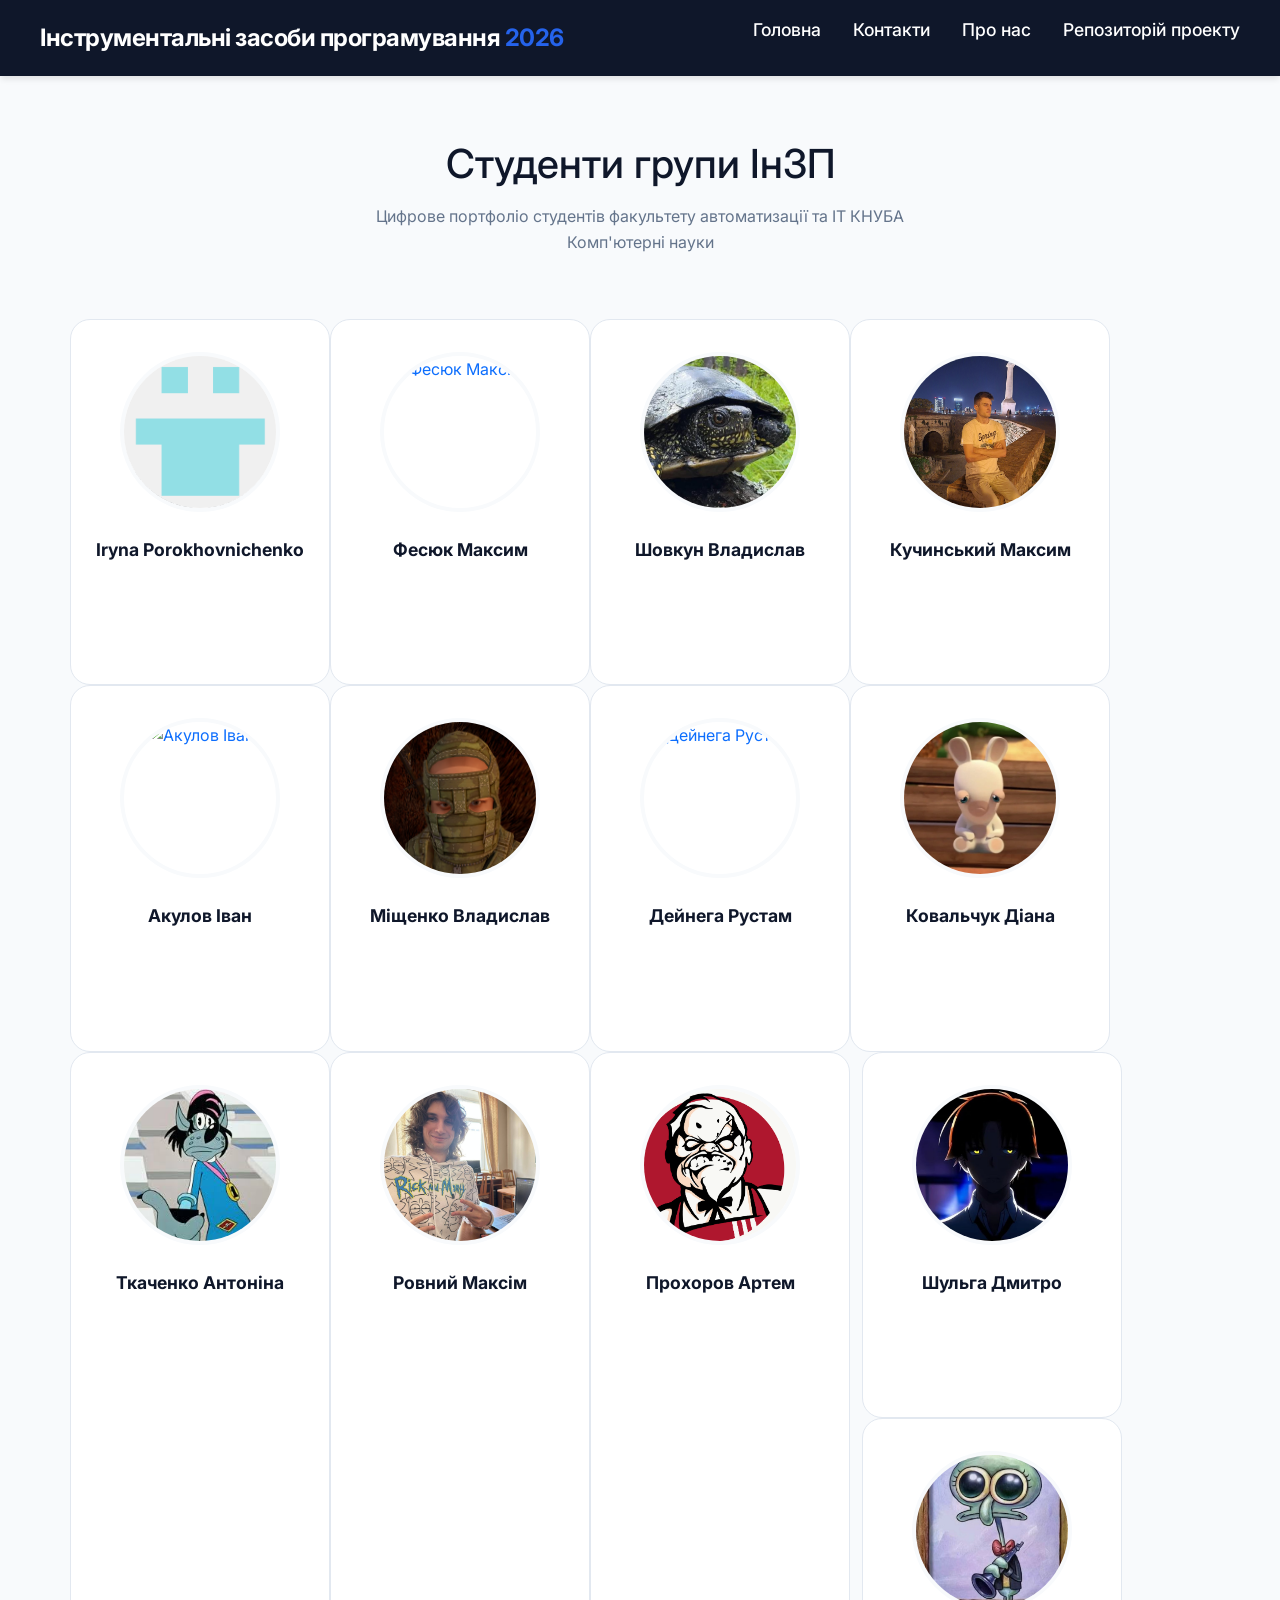
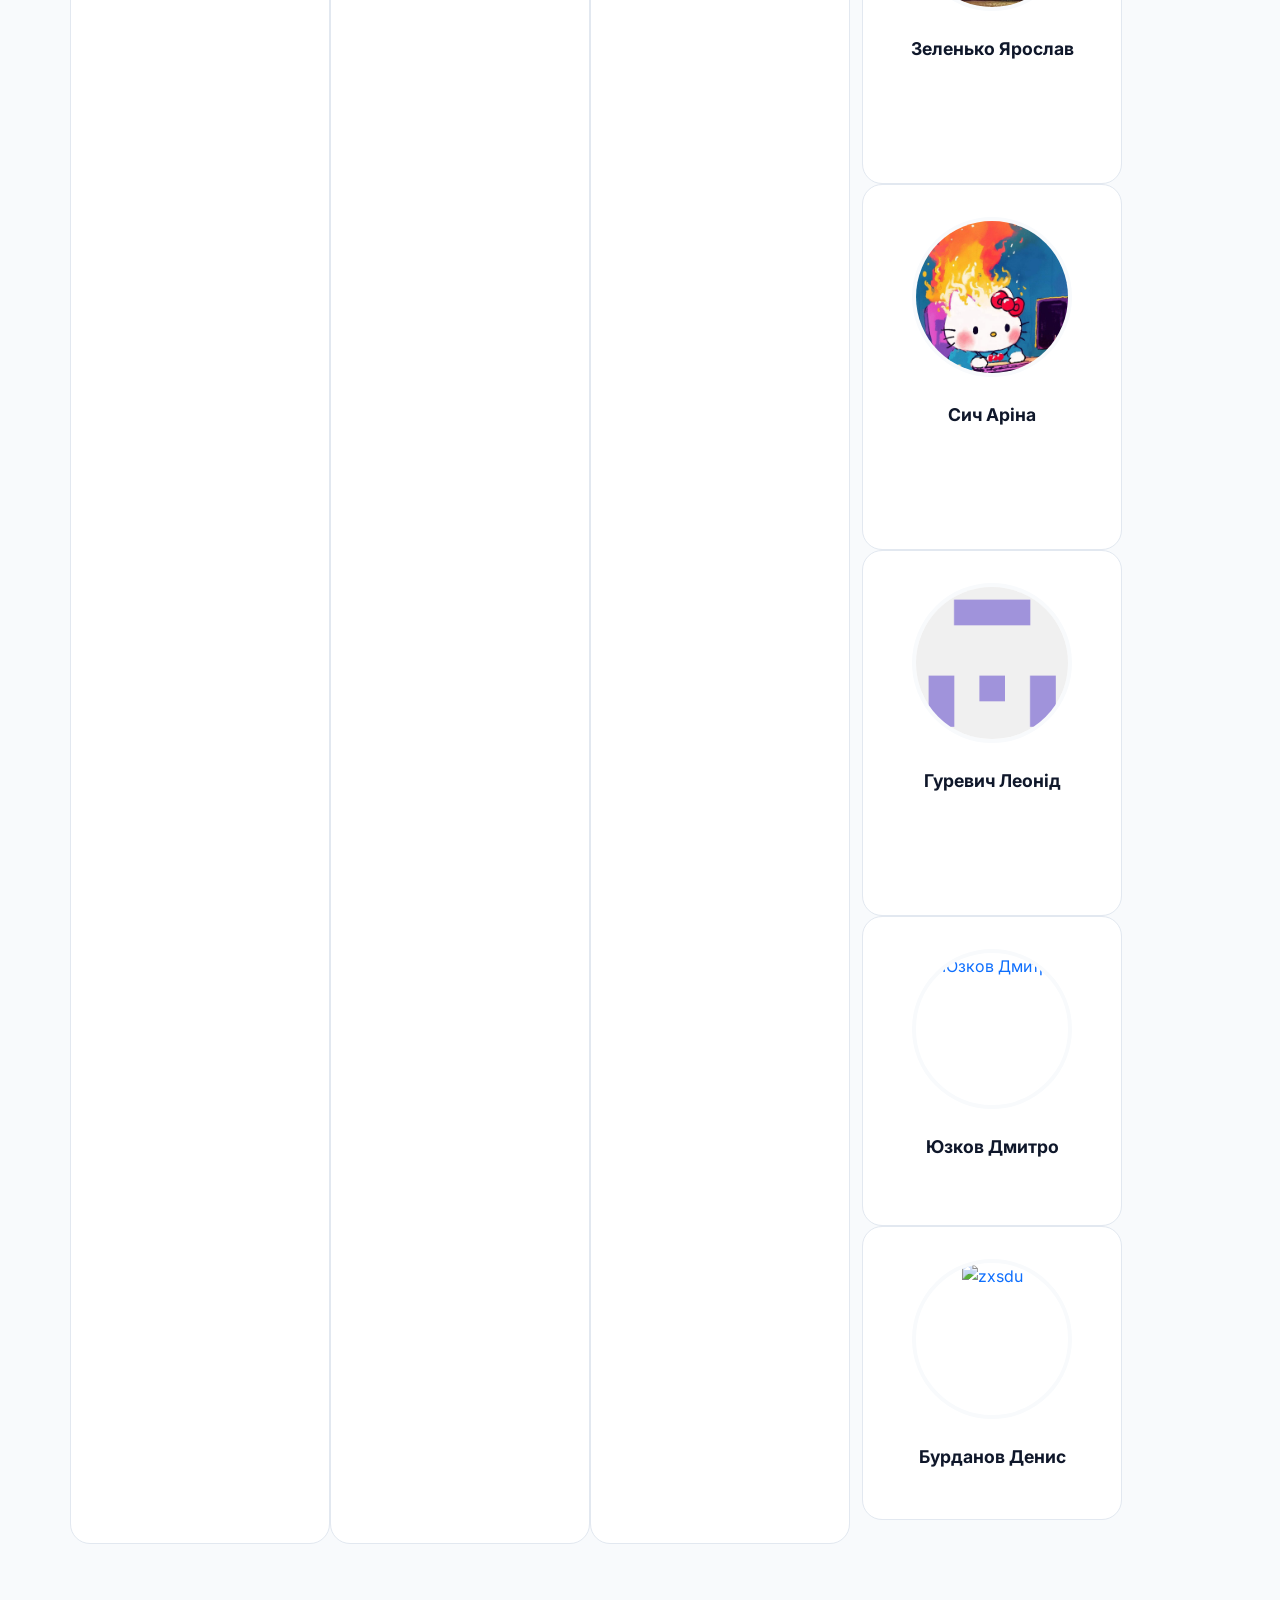
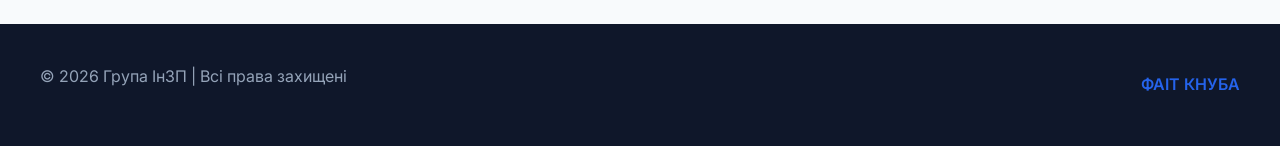
==== commit 59cfed00: "Merge 48f8d150108dc3e9ed66cbc82a4d22835d3e3104 into 4b877f1fb963e2d8796d363ae1bc3f8fa3349923" ====
--- a/index.html
+++ b/index.html
@@ -33,7 +33,6 @@
 		    loadGitHubInfo('kovalchuk-d');
       	loadGitHubInfo('DimaUzik');
 			  loadGitHubInfo('ArinaSych');
-			loadGitHubInfo('Molot.Rostik');
 
         </script>
 </head>
@@ -103,7 +102,7 @@
             </div>
 
             <div class="student">
-                <a href="https://github.com/MaksymKuczynski">
+                <a href="https://maksymkuczynski.github.io/my-portfolio/">
                     <div class="img-container">
                         <img src="avatars/avatar1.jpg" alt="Кучинський Максим">
                     </div>
@@ -264,17 +263,6 @@
     </div>
 		
 </div>
-			<div class="student">
-    <a href="https://github.com/Rostik08/Molot-Rostik#">
-        <div class="img-container">
-            <img src="" alt="Молот Ростислав">
-        </div>
-        <p>Молот Ростислав</p>
-    </a>
-    <p id="Rostik-bio"></p>
-    <p id="Rostik-repos"></p>
-    <p id="Rostik-followers"></p>
-</div>
     </main>
 
     <!-- Нижній колонтитул -->
